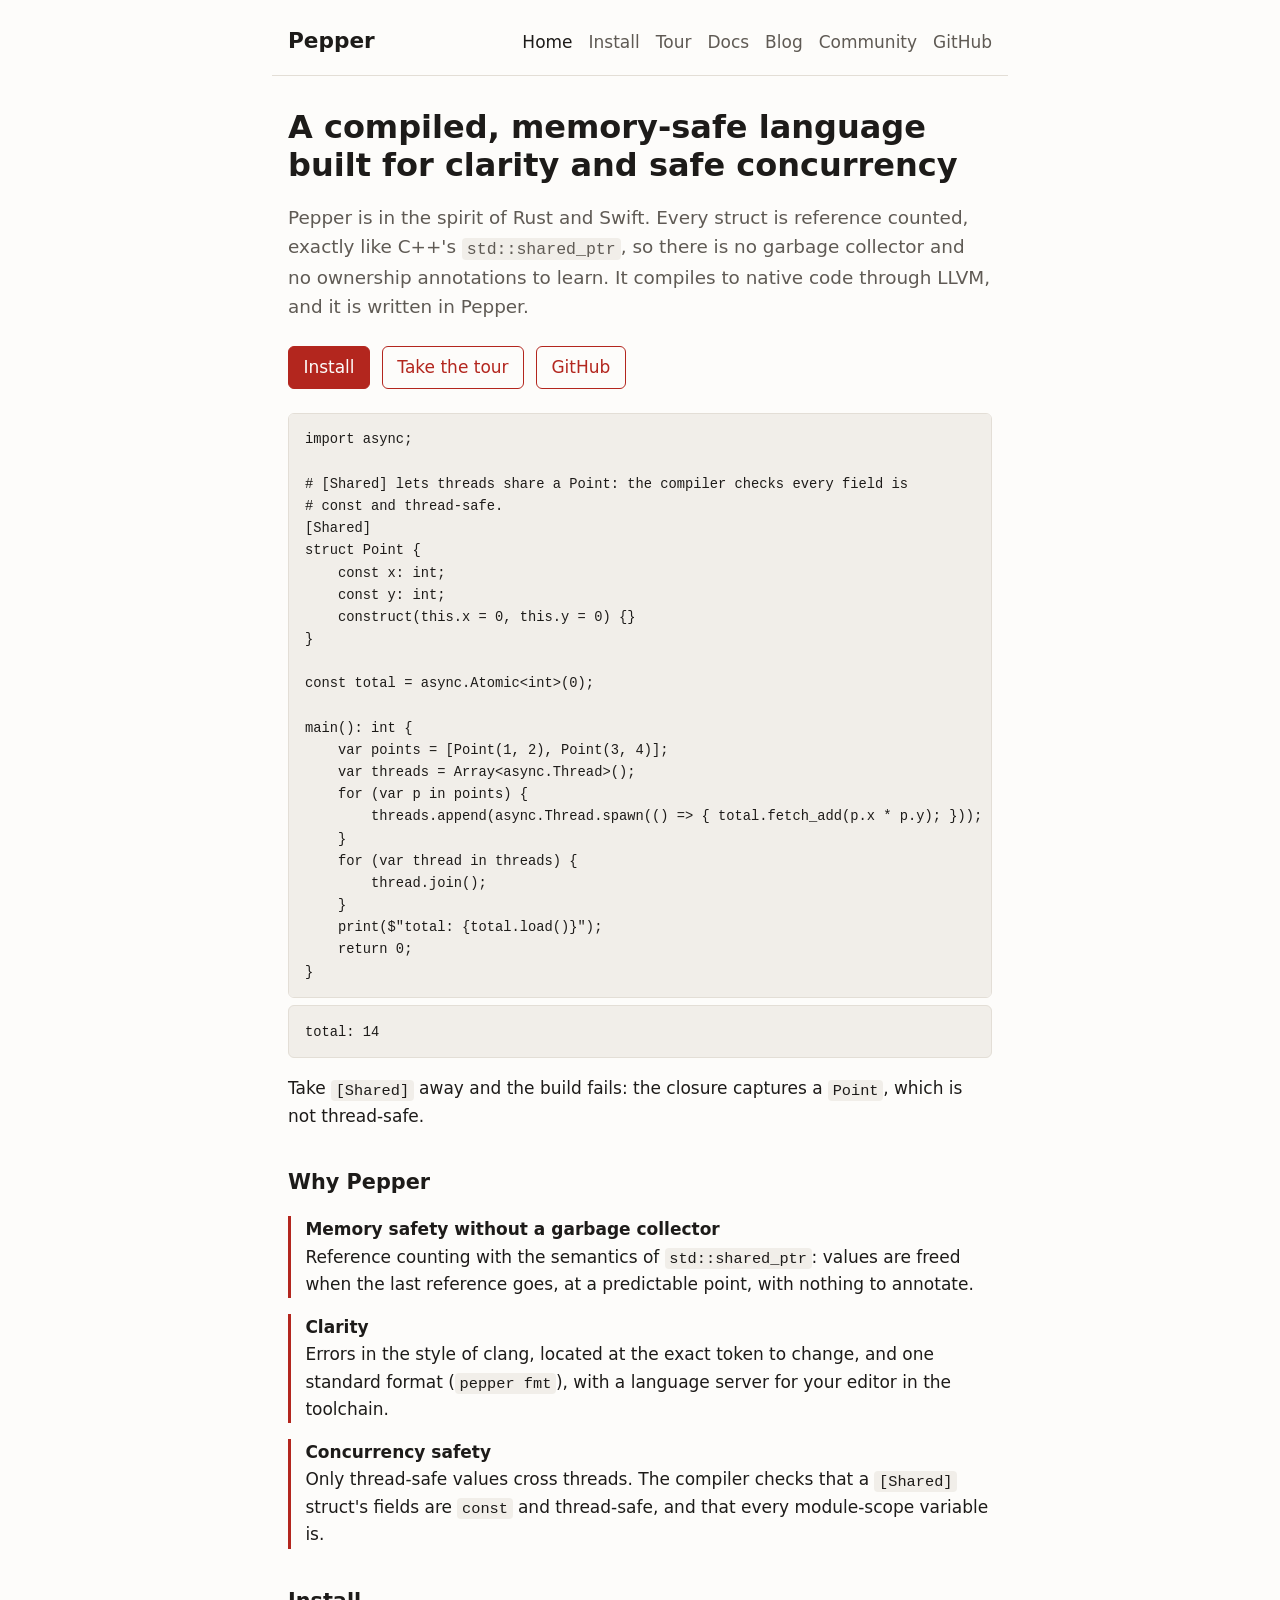
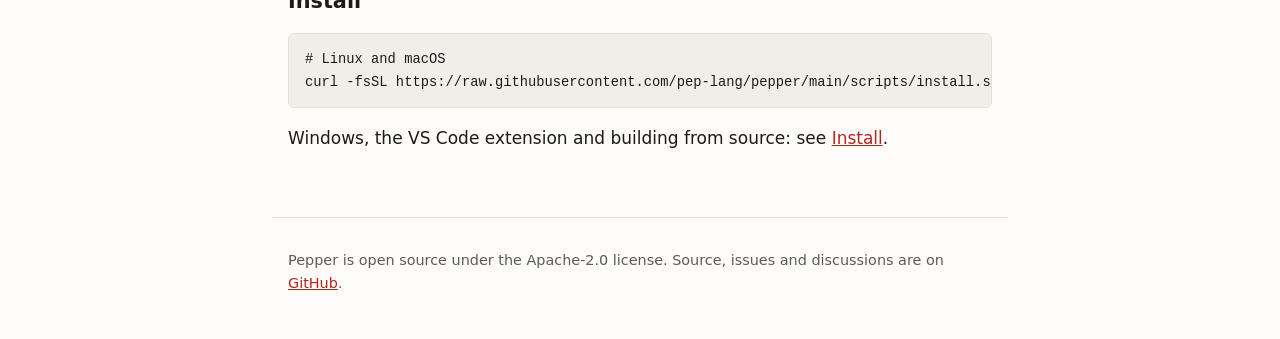
==== index.html @ 469ad36d "Add the pepper-lang.dev website" ====
<!doctype html>
<html lang="en">
<head>
<meta charset="utf-8">
<meta name="viewport" content="width=device-width, initial-scale=1">
<title>Pepper</title>
<meta name="description" content="Pepper is a compiled, memory-safe programming language built for clarity, simplicity and safe concurrency.">
<link rel="stylesheet" href="/style.css">
</head>
<body>
<header>
<a class="wordmark" href="/">Pepper</a>
<nav aria-label="Site"><a href="/" aria-current="page">Home</a> <a href="/install.html">Install</a> <a href="https://docs.pepper-lang.dev/0.10.0/tutorial/tour.html">Tour</a> <a href="https://docs.pepper-lang.dev/">Docs</a> <a href="/blog/">Blog</a> <a href="/community.html">Community</a> <a href="https://github.com/pep-lang/pepper">GitHub</a></nav>
</header>
<main>
<h1>A compiled, memory-safe language built for clarity and safe concurrency</h1>
<p class="lede">Pepper is in the spirit of Rust and Swift. Every struct is reference counted, exactly like C++'s <code>std::shared_ptr</code>, so there is no garbage collector and no ownership annotations to learn. It compiles to native code through LLVM, and it is written in Pepper.</p>
<div class="actions">
<a class="primary" href="/install.html">Install</a>
<a href="https://docs.pepper-lang.dev/0.10.0/tutorial/tour.html">Take the tour</a>
<a href="https://github.com/pep-lang/pepper">GitHub</a>
</div>
<pre><code>import async;

# [Shared] lets threads share a Point: the compiler checks every field is
# const and thread-safe.
[Shared]
struct Point {
    const x: int;
    const y: int;
    construct(this.x = 0, this.y = 0) {}
}

const total = async.Atomic&lt;int&gt;(0);

main(): int {
    var points = [Point(1, 2), Point(3, 4)];
    var threads = Array&lt;async.Thread&gt;();
    for (var p in points) {
        threads.append(async.Thread.spawn(() =&gt; { total.fetch_add(p.x * p.y); }));
    }
    for (var thread in threads) {
        thread.join();
    }
    print($&quot;total: {total.load()}&quot;);
    return 0;
}</code></pre>
<pre class="output" aria-label="Output"><code>total: 14</code></pre>
<p>Take <code>[Shared]</code> away and the build fails: the closure captures a <code>Point</code>, which is not thread-safe.</p>
<h2>Why Pepper</h2>
<ul class="points">
<li><strong>Memory safety without a garbage collector</strong>Reference counting with the semantics of <code>std::shared_ptr</code>: values are freed when the last reference goes, at a predictable point, with nothing to annotate.</li>
<li><strong>Clarity</strong>Errors in the style of clang, located at the exact token to change, and one standard format (<code>pepper fmt</code>), with a language server for your editor in the toolchain.</li>
<li><strong>Concurrency safety</strong>Only thread-safe values cross threads. The compiler checks that a <code>[Shared]</code> struct's fields are <code>const</code> and thread-safe, and that every module-scope variable is.</li>
</ul>
<h2>Install</h2>
<pre><code># Linux and macOS
curl -fsSL https://raw.githubusercontent.com/pep-lang/pepper/main/scripts/install.sh | sh</code></pre>
<p>Windows, the VS Code extension and building from source: see <a href="/install.html">Install</a>.</p>
</main>
<footer>
<p>Pepper is open source under the Apache-2.0 license. Source, issues and discussions are on <a href="https://github.com/pep-lang/pepper">GitHub</a>.</p>
</footer>
</body>
</html>
---- style.css ----
:root {
  --bg: #fdfcfa;
  --fg: #1d1b19;
  --muted: #5f5a54;
  --accent: #b3261e;
  --code-bg: #f1eee9;
  --border: #e3ded6;
  --measure: 46rem;
}
@media (prefers-color-scheme: dark) {
  :root {
    --bg: #161412;
    --fg: #ece8e2;
    --muted: #a9a29a;
    --accent: #ff8a7a;
    --code-bg: #221f1c;
    --border: #35302b;
  }
}
* { box-sizing: border-box; }
body {
  margin: 0;
  background: var(--bg);
  color: var(--fg);
  font: 17px/1.6 system-ui, -apple-system, "Segoe UI", Roboto, sans-serif;
}
a { color: var(--accent); }
a:focus-visible { outline: 2px solid var(--accent); outline-offset: 2px; }
header, main, footer { max-width: var(--measure); margin: 0 auto; padding: 0 16px; }
header { display: flex; flex-wrap: wrap; align-items: baseline; gap: 0.5rem 1.25rem; padding-top: 1.5rem; padding-bottom: 1rem; border-bottom: 1px solid var(--border); }
header .wordmark { font-weight: 700; font-size: 1.35rem; color: var(--fg); text-decoration: none; margin-right: auto; }
header nav { display: flex; flex-wrap: wrap; gap: 0.25rem 1rem; }
header nav a { color: var(--muted); text-decoration: none; }
header nav a:hover, header nav a[aria-current="page"] { color: var(--fg); }
main { padding-top: 1.5rem; padding-bottom: 3rem; }
h1 { font-size: 2rem; line-height: 1.2; margin: 0.5rem 0 1rem; }
h2 { font-size: 1.3rem; margin: 2.25rem 0 0.75rem; }
.lede { font-size: 1.15rem; color: var(--muted); }
pre, code { font-family: ui-monospace, SFMono-Regular, Menlo, Consolas, monospace; font-size: 0.9em; }
pre { background: var(--code-bg); border: 1px solid var(--border); border-radius: 6px; padding: 0.9rem 1rem; overflow-x: auto; line-height: 1.45; }
p code, li code { background: var(--code-bg); padding: 0.1em 0.3em; border-radius: 4px; }
.output { margin-top: -0.5rem; }
.points { list-style: none; padding: 0; display: grid; gap: 1rem; }
.points li { border-left: 3px solid var(--accent); padding-left: 0.9rem; }
.points strong { display: block; }
.actions { display: flex; flex-wrap: wrap; gap: 0.75rem; margin: 1.5rem 0; }
.actions a { border: 1px solid var(--accent); border-radius: 6px; padding: 0.45rem 0.9rem; text-decoration: none; }
.actions a.primary { background: var(--accent); color: var(--bg); }
.posts { list-style: none; padding: 0; }
.posts li { padding: 0.5rem 0; border-bottom: 1px solid var(--border); display: flex; flex-wrap: wrap; justify-content: space-between; gap: 0.25rem 1rem; }
.posts time, .meta { color: var(--muted); font-size: 0.9rem; }
footer { border-top: 1px solid var(--border); padding-top: 1rem; padding-bottom: 2rem; color: var(--muted); font-size: 0.9rem; }
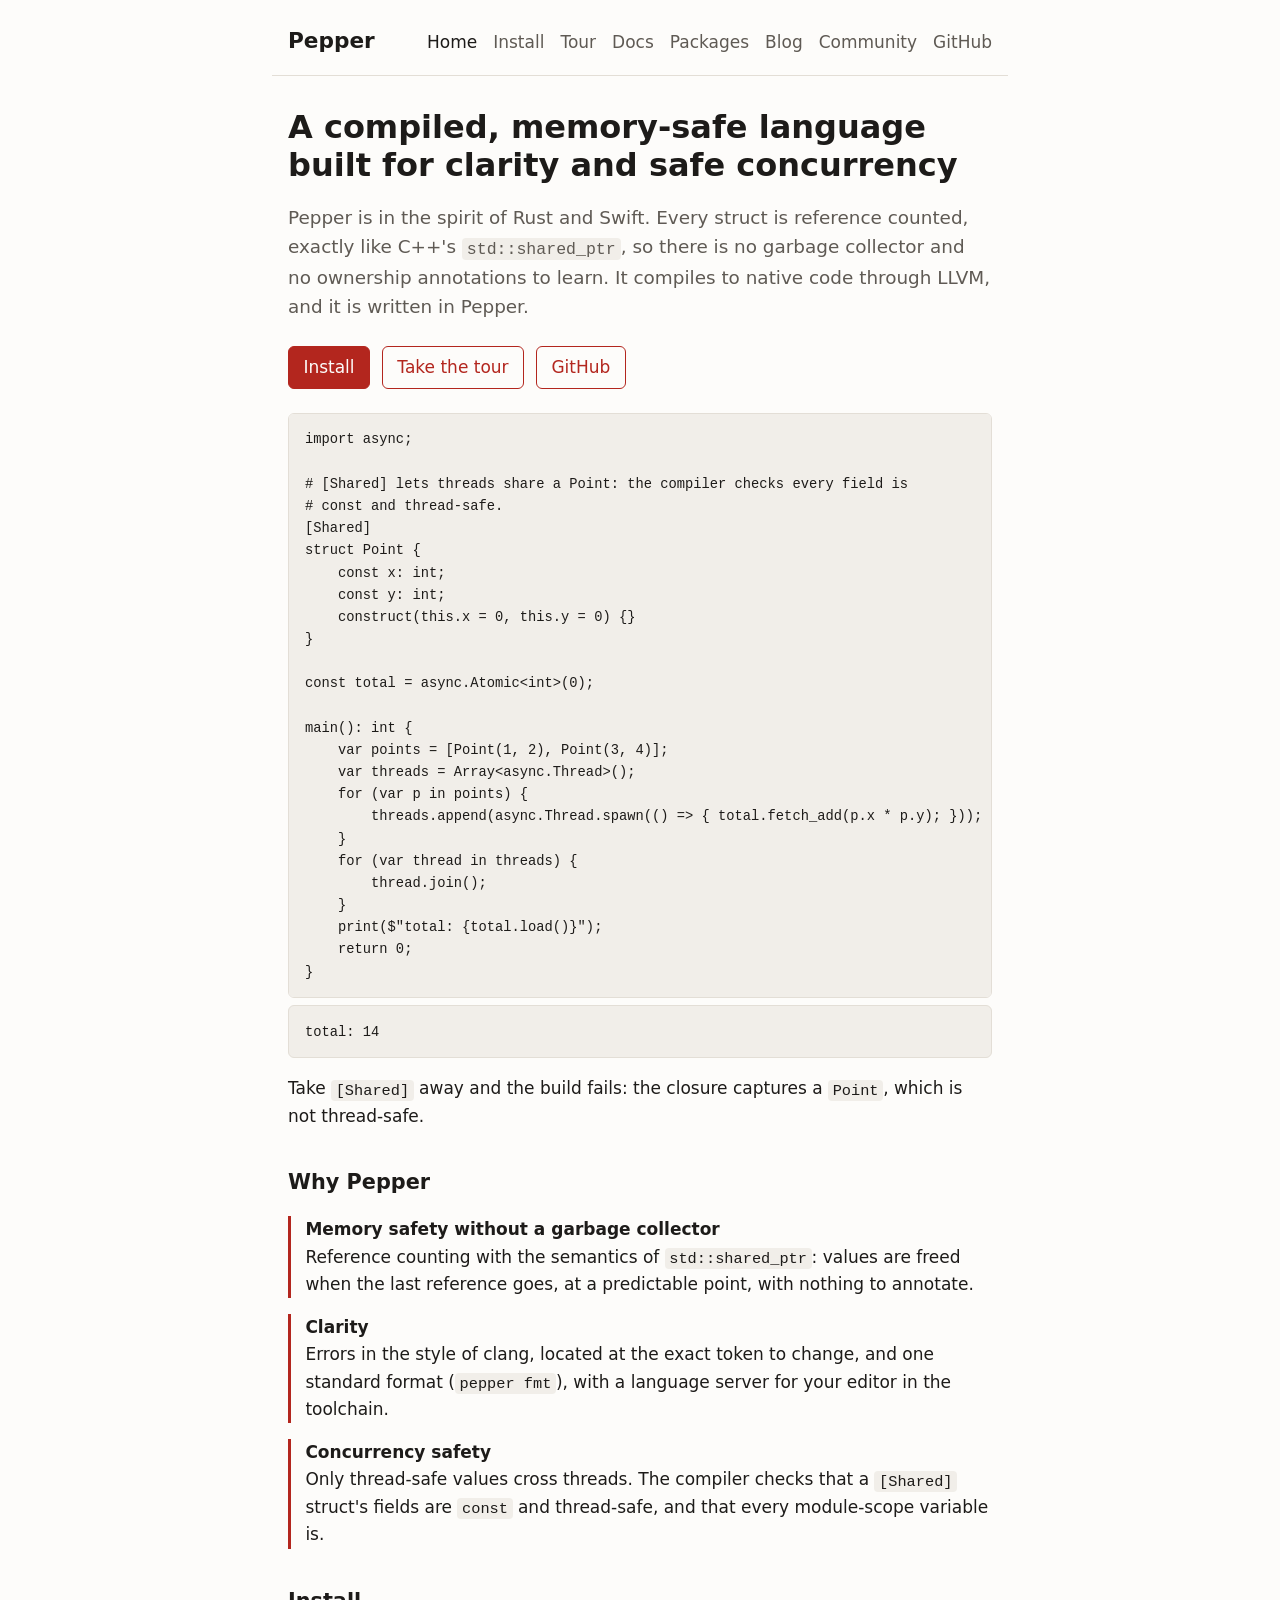
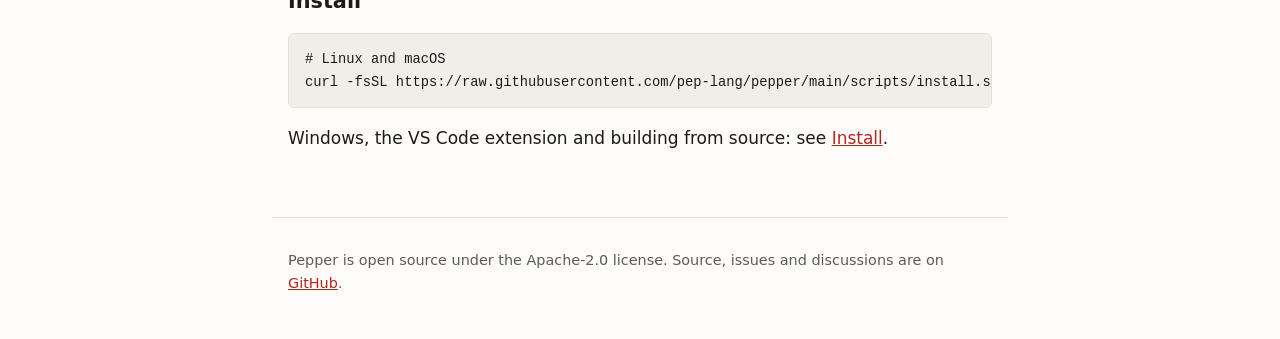
==== commit e9ba090a: "Add a Packages page that lists the package index packages.html reads pep-lang/index from GitHub as i" ====
--- a/index.html
+++ b/index.html
@@ -10,7 +10,7 @@
 <body>
 <header>
 <a class="wordmark" href="/">Pepper</a>
-<nav aria-label="Site"><a href="/" aria-current="page">Home</a> <a href="/install.html">Install</a> <a href="https://docs.pepper-lang.dev/0.10.0/tutorial/tour.html">Tour</a> <a href="https://docs.pepper-lang.dev/">Docs</a> <a href="/blog/">Blog</a> <a href="/community.html">Community</a> <a href="https://github.com/pep-lang/pepper">GitHub</a></nav>
+<nav aria-label="Site"><a href="/" aria-current="page">Home</a> <a href="/install.html">Install</a> <a href="https://docs.pepper-lang.dev/0.10.0/tutorial/tour.html">Tour</a> <a href="https://docs.pepper-lang.dev/">Docs</a> <a href="/packages.html">Packages</a> <a href="/blog/">Blog</a> <a href="/community.html">Community</a> <a href="https://github.com/pep-lang/pepper">GitHub</a></nav>
 </header>
 <main>
 <h1>A compiled, memory-safe language built for clarity and safe concurrency</h1>
